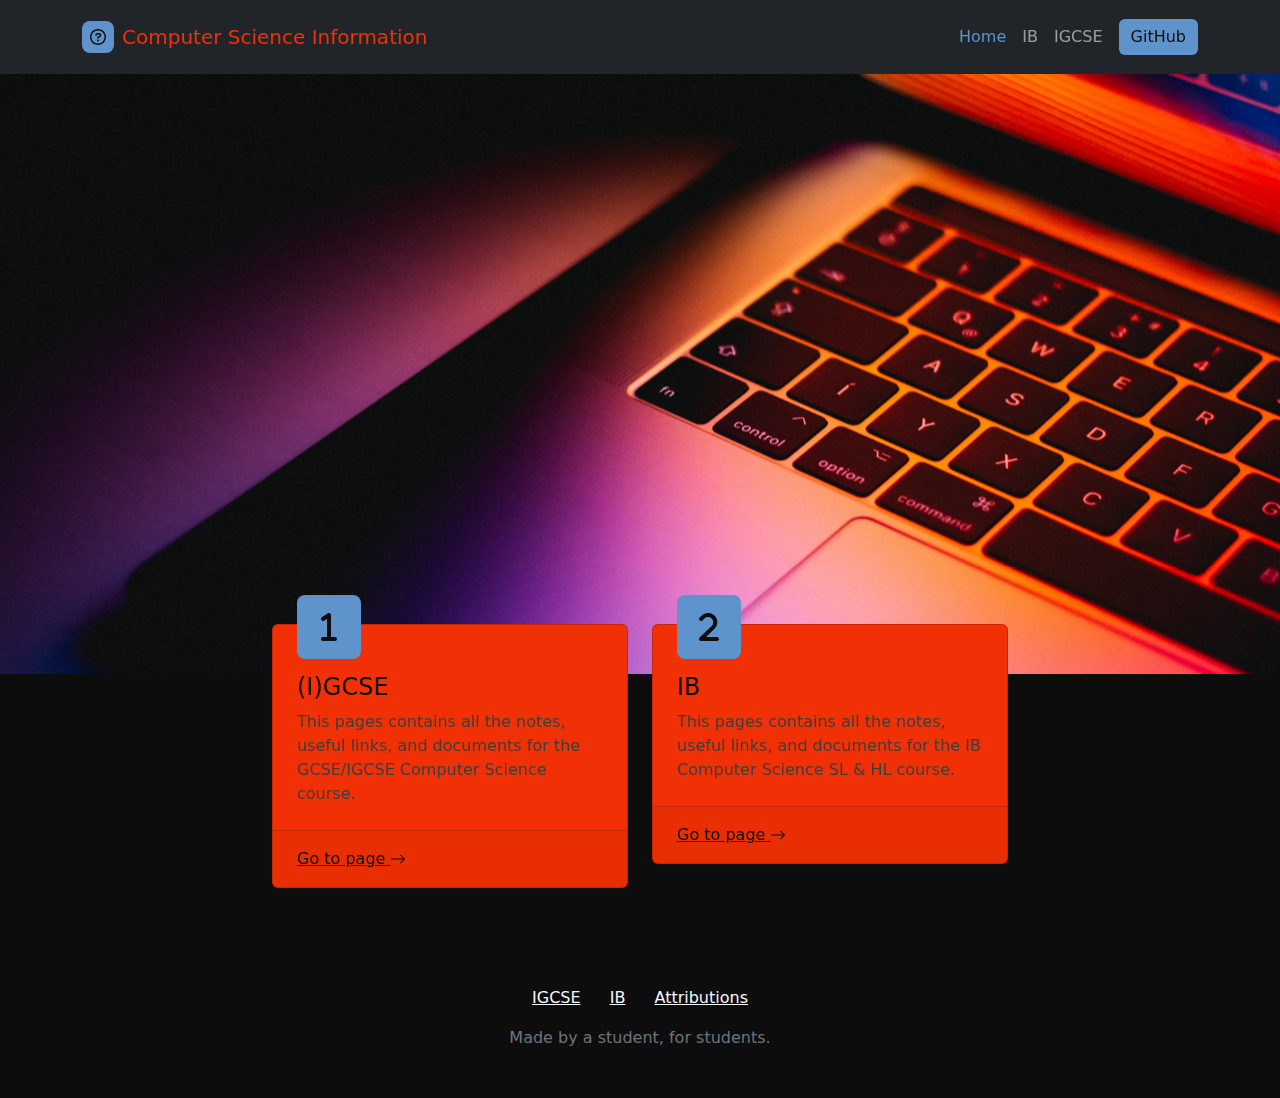
==== index.html @ d4b8bc1e "Created New Pages" ====
<!DOCTYPE html>
<html lang="en">

<head>
    <meta charset="utf-8">
    <meta name="viewport" content="width=device-width, initial-scale=1.0, shrink-to-fit=no">
    <title>CSI Website</title>
    <link rel="stylesheet" href="assets/bootstrap/css/bootstrap.min.css">
    <link rel="stylesheet" href="https://fonts.googleapis.com/css?family=Poppins:400,500">
    <link rel="stylesheet" href="assets/css/animate.min.css">
    <link rel="stylesheet" href="assets/css/Animated-Type-Heading.css">
    <link rel="stylesheet" href="assets/css/Full-Height-Hero.css">
    <link rel="stylesheet" href="assets/css/Navbar-Right-Links-Dark-icons.css">
    <link rel="stylesheet" href="assets/css/Network-Particles-Hero.css">
</head>

<body style="background: #0D0D0D;border-style: none;">
    <!-- Start: Navbar Right Links (Dark) -->
    <nav class="navbar navbar-dark navbar-expand-md bg-dark py-3" style="background: #0D0D0D;">
        <div class="container"><a class="navbar-brand d-flex align-items-center" href="index.html"><span class="bs-icon-sm bs-icon-rounded bs-icon-primary d-flex justify-content-center align-items-center me-2 bs-icon" style="background: #5E93CC;"><svg xmlns="http://www.w3.org/2000/svg" viewBox="0 0 512 512" width="1em" height="1em" fill="currentColor" style="color: #0D0D0D;">
                        <!--! Font Awesome Free 6.1.1 by @fontawesome - https://fontawesome.com License - https://fontawesome.com/license/free (Icons: CC BY 4.0, Fonts: SIL OFL 1.1, Code: MIT License) Copyright 2022 Fonticons, Inc. -->
                        <path d="M256 0C114.6 0 0 114.6 0 256s114.6 256 256 256s256-114.6 256-256S397.4 0 256 0zM256 464c-114.7 0-208-93.31-208-208S141.3 48 256 48s208 93.31 208 208S370.7 464 256 464zM256 336c-18 0-32 14-32 32s13.1 32 32 32c17.1 0 32-14 32-32S273.1 336 256 336zM289.1 128h-51.1C199 128 168 159 168 198c0 13 11 24 24 24s24-11 24-24C216 186 225.1 176 237.1 176h51.1C301.1 176 312 186 312 198c0 8-4 14.1-11 18.1L244 251C236 256 232 264 232 272V288c0 13 11 24 24 24S280 301 280 288V286l45.1-28c21-13 34-36 34-60C360 159 329 128 289.1 128z"></path>
                    </svg></span><span style="color: #F23005;">Computer Science Information</span></a><button data-bs-toggle="collapse" class="navbar-toggler" data-bs-target="#navcol-5"><span class="visually-hidden">Toggle navigation</span><span class="navbar-toggler-icon"></span></button>
            <div class="collapse navbar-collapse" id="navcol-5">
                <ul class="navbar-nav ms-auto">
                    <li class="nav-item"><a class="nav-link active" href="index.html" style="color: #5E93CC;">Home</a></li>
                    <li class="nav-item"><a class="nav-link" href="ib.html">IB</a></li>
                    <li class="nav-item"><a class="nav-link" href="igcse.html">IGCSE</a></li>
                </ul><a class="btn btn-primary ms-md-2" role="button" href="https://github.com/WhenLifeHandsYouLemons/Computer-Science-Info-Website" style="background: #5E93CC;border-style: none;color: #0D0D0D;">GitHub</a>
            </div>
        </div>
    </nav><!-- End: Navbar Right Links (Dark) -->
    <!-- Start: Hero Features -->
    <section>
        <div data-bss-parallax-bg="true" style="height: 600px;background: url(&quot;assets/img/landing_page_image.jpg&quot;) center / cover repeat;"></div>
        <div class="container h-100 position-relative" style="top: -50px;">
            <div class="row gy-5 gy-lg-0 row-cols-1 row-cols-md-2 row-cols-lg-3 justify-content-center">
                <div class="col">
                    <div class="card" style="background: #F23005;">
                        <div class="card-body pt-5 p-4">
                            <div class="bs-icon-lg bs-icon-rounded bs-icon-primary d-flex flex-shrink-0 justify-content-center align-items-center position-absolute mb-3 bs-icon" data-bss-hover-animate="rubberBand" style="top: -30px;background: #5E93CC;"><svg xmlns="http://www.w3.org/2000/svg" viewBox="-128 0 512 512" width="1em" height="1em" fill="currentColor" style="color: #0D0D0D;">
                                    <!--! Font Awesome Free 6.1.1 by @fontawesome - https://fontawesome.com License - https://fontawesome.com/license/free (Icons: CC BY 4.0, Fonts: SIL OFL 1.1, Code: MIT License) Copyright 2022 Fonticons, Inc. -->
                                    <path d="M256 448c0 17.67-14.33 32-32 32H32c-17.67 0-32-14.33-32-32s14.33-32 32-32h64V123.8L49.75 154.6C35.02 164.5 15.19 160.4 5.375 145.8C-4.422 131.1-.4531 111.2 14.25 101.4l96-64c9.828-6.547 22.45-7.187 32.84-1.594C153.5 41.37 160 52.22 160 64.01v352h64C241.7 416 256 430.3 256 448z"></path>
                                </svg></div>
                            <h4 class="card-title" style="color: #0D0D0D;">(I)GCSE</h4>
                            <p class="card-text" style="color: #3D3D3D;">This pages contains all the notes, useful links, and documents for the GCSE/IGCSE Computer Science course.</p>
                        </div>
                        <div class="card-footer p-4 py-3" data-bss-hover-animate="bounce"><a href="#" style="color: #0D0D0D;">Go to page&nbsp;<svg xmlns="http://www.w3.org/2000/svg" width="1em" height="1em" fill="currentColor" viewBox="0 0 16 16" class="bi bi-arrow-right">
                                    <path fill-rule="evenodd" d="M1 8a.5.5 0 0 1 .5-.5h11.793l-3.147-3.146a.5.5 0 0 1 .708-.708l4 4a.5.5 0 0 1 0 .708l-4 4a.5.5 0 0 1-.708-.708L13.293 8.5H1.5A.5.5 0 0 1 1 8z"></path>
                                </svg></a></div>
                    </div>
                </div>
                <div class="col">
                    <div class="card" style="background: #F23005;">
                        <div class="card-body pt-5 p-4">
                            <div class="bs-icon-lg bs-icon-rounded bs-icon-primary d-flex flex-shrink-0 justify-content-center align-items-center position-absolute mb-3 bs-icon" data-bss-hover-animate="rubberBand" style="top: -30px;background: #5E93CC;"><svg xmlns="http://www.w3.org/2000/svg" viewBox="-96 0 512 512" width="1em" height="1em" fill="currentColor" style="color: #0D0D0D;">
                                    <!--! Font Awesome Free 6.1.1 by @fontawesome - https://fontawesome.com License - https://fontawesome.com/license/free (Icons: CC BY 4.0, Fonts: SIL OFL 1.1, Code: MIT License) Copyright 2022 Fonticons, Inc. -->
                                    <path d="M320 448c0 17.67-14.33 32-32 32H32c-13.08 0-24.83-7.953-29.7-20.09c-4.859-12.12-1.859-26 7.594-35.03l193.6-185.1c31.36-30.17 33.95-80 5.812-113.4c-14.91-17.69-35.86-28.12-58.97-29.38C127.4 95.83 105.3 103.9 88.53 119.9L53.52 151.7c-13.08 11.91-33.33 10.89-45.2-2.172C-3.563 136.5-2.594 116.2 10.48 104.3l34.45-31.3c28.67-27.34 68.39-42.11 108.9-39.88c40.33 2.188 78.39 21.16 104.4 52.03c49.8 59.05 45.2 147.3-10.45 200.8l-136 130H288C305.7 416 320 430.3 320 448z"></path>
                                </svg></div>
                            <h4 class="card-title" style="color: #0D0D0D;">IB</h4>
                            <p class="card-text" style="color: #3D3D3D;">This pages contains all the notes, useful links, and documents for the IB Computer Science SL &amp; HL course.</p>
                        </div>
                        <div class="card-footer p-4 py-3" data-bss-hover-animate="bounce"><a href="#" style="color: #0D0D0D;">Go to page&nbsp;<svg xmlns="http://www.w3.org/2000/svg" width="1em" height="1em" fill="currentColor" viewBox="0 0 16 16" class="bi bi-arrow-right">
                                    <path fill-rule="evenodd" d="M1 8a.5.5 0 0 1 .5-.5h11.793l-3.147-3.146a.5.5 0 0 1 .708-.708l4 4a.5.5 0 0 1 0 .708l-4 4a.5.5 0 0 1-.708-.708L13.293 8.5H1.5A.5.5 0 0 1 1 8z"></path>
                                </svg></a></div>
                    </div>
                </div>
            </div>
        </div>
    </section><!-- End: Hero Features -->
    <!-- Start: Footer Dark -->
    <footer class="text-center" style="background: #0D0D0D;color: #0D0D0D;">
        <div class="container text-white py-4 py-lg-5">
            <ul class="list-inline">
                <li class="list-inline-item me-4"><a class="link-light" href="#">IGCSE</a></li>
                <li class="list-inline-item me-4"><a class="link-light" href="#">IB</a></li>
                <li class="list-inline-item"><a class="link-light" href="attributions.html">Attributions</a></li>
            </ul>
            <p class="text-muted mb-0">Made by a student, for students.</p>
        </div>
    </footer><!-- End: Footer Dark -->
    <script src="assets/bootstrap/js/bootstrap.min.js"></script>
    <script src="assets/js/bs-init.js"></script>
    <script src="assets/js/Simple-Typing-Carousel-text-typing.js"></script>
</body>

</html>
---- assets/css/Animated-Type-Heading.css ----
.cd-words-wrapper {
  display: inline-block;
  position: relative;
  text-align: left;
  font-size: 70px;
}

.cd-words-wrapper b {
  display: inline-block;
  position: absolute;
  white-space: nowrap;
  left: 0;
  top: 0;
}

.blc {
  font-size: 70px;
}

.cd-words-wrapper b.is-visible {
  position: relative;
}

.cd-headline.clip span {
  display: inline-block;
  padding: .2em 0;
}

.cd-headline.clip .cd-words-wrapper {
  overflow: hidden;
  vertical-align: top;
}

.cd-headline.clip b {
  opacity: 0;
}

.cd-headline b.is-visible {
  opacity: 1;
  font-weight: 900;
}
---- assets/css/Full-Height-Hero.css ----
#hero {
  height: 100vh;
  width: 100%;
  background-image: url("backgroundImageReduced.jpg");
  background-position: center;
  background-size: cover;
  background-repeat: no-repeat;
  background-color: rgba(0,0,0,0.45);
  background-blend-mode: darken;
}

@media (min-width: 992px) {
  .LandingTitle {
    font-size: 42pt;
  }
}

.LandingTitle {
  margin-top: 25vh;
}

@media (min-width: 992px) {
  .LandingSubtitle {
    font-size: 22pt;
  }
}
---- assets/css/Navbar-Right-Links-Dark-icons.css ----
.bs-icon {
  --bs-icon-size: .75rem;
  display: flex;
  flex-shrink: 0;
  justify-content: center;
  align-items: center;
  font-size: var(--bs-icon-size);
  width: calc(var(--bs-icon-size) * 2);
  height: calc(var(--bs-icon-size) * 2);
  color: var(--bs-primary);
}

.bs-icon-xs {
  --bs-icon-size: 1rem;
  width: calc(var(--bs-icon-size) * 1.5);
  height: calc(var(--bs-icon-size) * 1.5);
}

.bs-icon-sm {
  --bs-icon-size: 1rem;
}

.bs-icon-md {
  --bs-icon-size: 1.5rem;
}

.bs-icon-lg {
  --bs-icon-size: 2rem;
}

.bs-icon-xl {
  --bs-icon-size: 2.5rem;
}

.bs-icon.bs-icon-primary {
  color: var(--bs-white);
  background: var(--bs-primary);
}

.bs-icon.bs-icon-primary-light {
  color: var(--bs-primary);
  background: rgba(var(--bs-primary-rgb), .2);
}

.bs-icon.bs-icon-semi-white {
  color: var(--bs-primary);
  background: rgba(255, 255, 255, .5);
}

.bs-icon.bs-icon-rounded {
  border-radius: .5rem;
}

.bs-icon.bs-icon-circle {
  border-radius: 50%;
}
---- assets/css/Network-Particles-Hero.css ----
.jumbotron.jumbotron-main {
  height: 100%;
  width: 100%;
  font-family: 'Roboto', sans-serif;
  color: #fff;
  padding-top: 0;
  padding-bottom: 0;
  position: relative;
  margin: 0;
}

#particles-js {
  position: absolute;
  width: 100%;
  height: 100vh;
  background-image: url("pexels-photo-861103.jpeg");
  background-repeat: no-repeat;
  background-size: cover;
  background-position: 50% 50%;
  /*background: #6819e8;*/
  /*background: -moz-linear-gradient(left, #6819e8 0%, #7437d0 35%, #615fde 68%, #6980f2 100%);*/
  /*background: -webkit-linear-gradient(left, #6819e8 0%,#7437d0 35%,#615fde 68%,#6980f2 100%);*/
  /*background: linear-gradient(to right, #6819e8 0%,#7437d0 35%,#615fde 68%,#6980f2 100%);*/
  /*filter: progid:DXImageTransform.Microsoft.gradient( startColorstr='#6819e8', endColorstr='#6980f2',GradientType=1 );*/
}

.center-vertically {
  display: table-cell;
  vertical-align: middle;
  height: 100%;
}

.center-vertically-holder {
  display: table;
  height: 100%;
}

#hero-title {
  font-size: 63px;
  font-weight: bold;
  text-shadow: 1px 3px 5px #111;
}

#hero-subtitle {
  max-width: 600px;
  margin: 0 auto;
  font-size: 17px;
  font-family: Poppins, sans-serif;
  font-weight: 400;
  font-style: normal;
}

#hero-btn {
  margin-top: 73px;
  padding-top: 8px;
  padding-bottom: 8px;
  padding-right: 20px;
  padding-left: 20px;
  font-size: 16px;
  background-color: rgb(255,92,0);
}

.btn-primary:not(:disabled):not(.disabled).active:focus, .btn-primary:not(:disabled):not(.disabled):active:focus, .show > .btn-primary.dropdown-toggle:focus {
  box-shadow: 0 0 0 .2rem rgb(225,82,1);
}

.btn-primary:not(:disabled):not(.disabled).active, .btn-primary:not(:disabled):not(.disabled):active, .show > .btn-primary.dropdown-toggle {
  color: #fff;
  background-color: #ff5c00;
  border-color: #ff8a00;
}

.btn-primary:not(:disabled):not(.disabled).active, .btn-primary:not(:disabled):not(.disabled):active, .show > .btn-primary.dropdown-toggle {
  color: #fff;
  background-color: #ff5c00;
  border-color: #ff5c00;
}
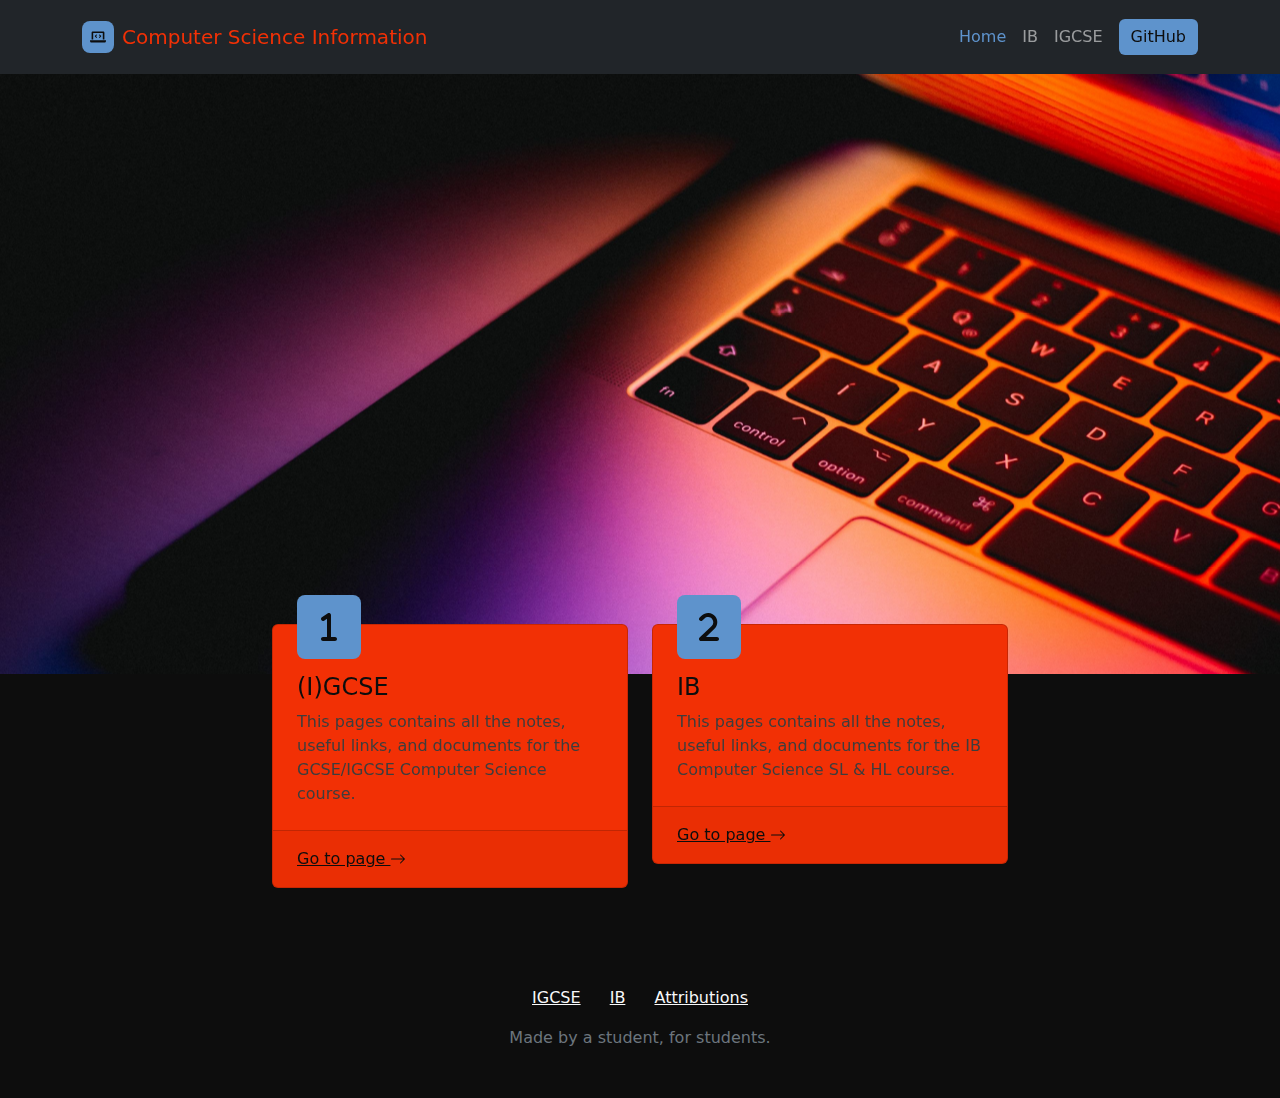
==== commit 771a01b7: "Changed Some Stuff" ====
--- a/index.html
+++ b/index.html
@@ -6,7 +6,7 @@
     <meta name="viewport" content="width=device-width, initial-scale=1.0, shrink-to-fit=no">
     <title>CSI Website</title>
     <link rel="stylesheet" href="assets/bootstrap/css/bootstrap.min.css">
-    <link rel="stylesheet" href="https://fonts.googleapis.com/css?family=Poppins:400,500">
+    <link rel="stylesheet" href="assets/css/Poppins.css">
     <link rel="stylesheet" href="assets/css/animate.min.css">
     <link rel="stylesheet" href="assets/css/Animated-Type-Heading.css">
     <link rel="stylesheet" href="assets/css/Full-Height-Hero.css">
@@ -17,16 +17,16 @@
 <body style="background: #0D0D0D;border-style: none;">
     <!-- Start: Navbar Right Links (Dark) -->
     <nav class="navbar navbar-dark navbar-expand-md bg-dark py-3" style="background: #0D0D0D;">
-        <div class="container"><a class="navbar-brand d-flex align-items-center" href="index.html"><span class="bs-icon-sm bs-icon-rounded bs-icon-primary d-flex justify-content-center align-items-center me-2 bs-icon" style="background: #5E93CC;"><svg xmlns="http://www.w3.org/2000/svg" viewBox="0 0 512 512" width="1em" height="1em" fill="currentColor" style="color: #0D0D0D;">
+        <div class="container"><a class="navbar-brand d-flex align-items-center" href="index.html"><span class="bs-icon-sm bs-icon-rounded bs-icon-primary d-flex justify-content-center align-items-center me-2 bs-icon" style="background: #5E93CC;"><svg xmlns="http://www.w3.org/2000/svg" viewBox="0 -64 640 640" width="1em" height="1em" fill="currentColor" style="color: #0D0D0D;">
                         <!--! Font Awesome Free 6.1.1 by @fontawesome - https://fontawesome.com License - https://fontawesome.com/license/free (Icons: CC BY 4.0, Fonts: SIL OFL 1.1, Code: MIT License) Copyright 2022 Fonticons, Inc. -->
-                        <path d="M256 0C114.6 0 0 114.6 0 256s114.6 256 256 256s256-114.6 256-256S397.4 0 256 0zM256 464c-114.7 0-208-93.31-208-208S141.3 48 256 48s208 93.31 208 208S370.7 464 256 464zM256 336c-18 0-32 14-32 32s13.1 32 32 32c17.1 0 32-14 32-32S273.1 336 256 336zM289.1 128h-51.1C199 128 168 159 168 198c0 13 11 24 24 24s24-11 24-24C216 186 225.1 176 237.1 176h51.1C301.1 176 312 186 312 198c0 8-4 14.1-11 18.1L244 251C236 256 232 264 232 272V288c0 13 11 24 24 24S280 301 280 288V286l45.1-28c21-13 34-36 34-60C360 159 329 128 289.1 128z"></path>
+                        <path d="M128 96h384v256h64V80C576 53.63 554.4 32 528 32h-416C85.63 32 64 53.63 64 80V352h64V96zM624 384h-608C7.25 384 0 391.3 0 400V416c0 35.25 28.75 64 64 64h512c35.25 0 64-28.75 64-64v-16C640 391.3 632.8 384 624 384zM365.9 286.2C369.8 290.1 374.9 292 380 292s10.23-1.938 14.14-5.844l48-48c7.812-7.813 7.812-20.5 0-28.31l-48-48c-7.812-7.813-20.47-7.813-28.28 0c-7.812 7.813-7.812 20.5 0 28.31l33.86 33.84l-33.86 33.84C358 265.7 358 278.4 365.9 286.2zM274.1 161.9c-7.812-7.813-20.47-7.813-28.28 0l-48 48c-7.812 7.813-7.812 20.5 0 28.31l48 48C249.8 290.1 254.9 292 260 292s10.23-1.938 14.14-5.844c7.812-7.813 7.812-20.5 0-28.31L240.3 224l33.86-33.84C281.1 182.4 281.1 169.7 274.1 161.9z"></path>
                     </svg></span><span style="color: #F23005;">Computer Science Information</span></a><button data-bs-toggle="collapse" class="navbar-toggler" data-bs-target="#navcol-5"><span class="visually-hidden">Toggle navigation</span><span class="navbar-toggler-icon"></span></button>
             <div class="collapse navbar-collapse" id="navcol-5">
                 <ul class="navbar-nav ms-auto">
                     <li class="nav-item"><a class="nav-link active" href="index.html" style="color: #5E93CC;">Home</a></li>
                     <li class="nav-item"><a class="nav-link" href="ib.html">IB</a></li>
                     <li class="nav-item"><a class="nav-link" href="igcse.html">IGCSE</a></li>
-                </ul><a class="btn btn-primary ms-md-2" role="button" href="https://github.com/WhenLifeHandsYouLemons/Computer-Science-Info-Website" style="background: #5E93CC;border-style: none;color: #0D0D0D;">GitHub</a>
+                </ul><a class="btn btn-primary ms-md-2" role="button" href="https://github.com/WhenLifeHandsYouLemons/CSI" style="background: #5E93CC;border-style: none;color: #0D0D0D;">GitHub</a>
             </div>
         </div>
     </nav><!-- End: Navbar Right Links (Dark) -->
@@ -72,8 +72,8 @@
     <footer class="text-center" style="background: #0D0D0D;color: #0D0D0D;">
         <div class="container text-white py-4 py-lg-5">
             <ul class="list-inline">
-                <li class="list-inline-item me-4"><a class="link-light" href="#">IGCSE</a></li>
-                <li class="list-inline-item me-4"><a class="link-light" href="#">IB</a></li>
+                <li class="list-inline-item me-4"><a class="link-light" href="igcse.html">IGCSE</a></li>
+                <li class="list-inline-item me-4"><a class="link-light" href="ib.html">IB</a></li>
                 <li class="list-inline-item"><a class="link-light" href="attributions.html">Attributions</a></li>
             </ul>
             <p class="text-muted mb-0">Made by a student, for students.</p>
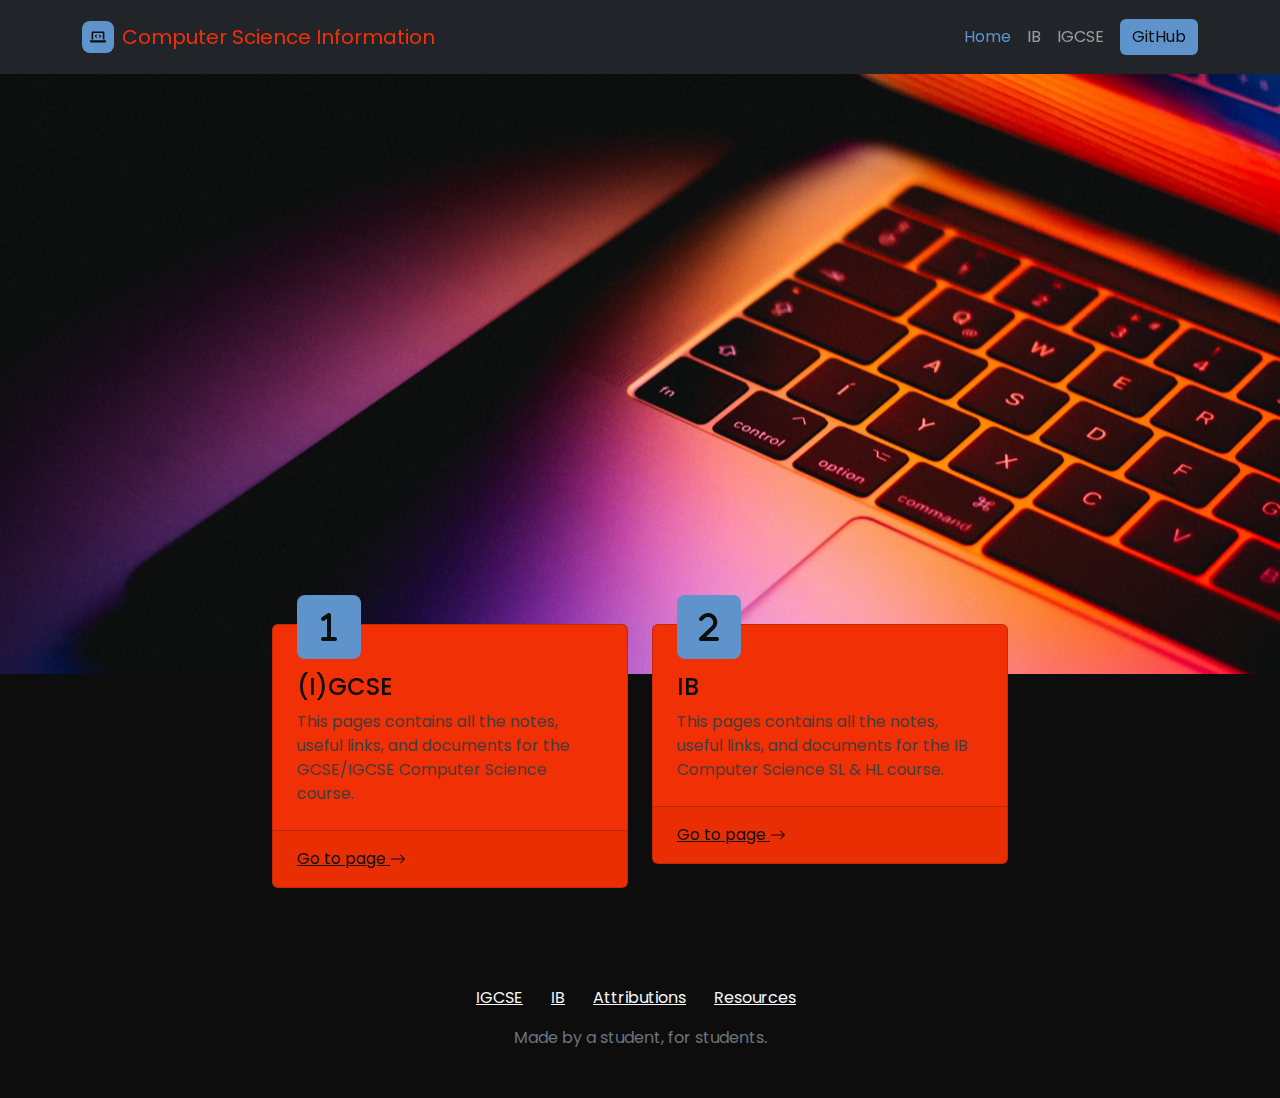
==== commit fd5c1764: "Created 1.1.1 and 1.1.2 Notes for IB" ====
--- a/index.html
+++ b/index.html
@@ -1,5 +1,5 @@
 <!DOCTYPE html>
-<html lang="en">
+<html lang="en" style="font-family: Poppins, sans-serif;">
 
 <head>
     <meta charset="utf-8">
@@ -14,9 +14,9 @@
     <link rel="stylesheet" href="assets/css/Network-Particles-Hero.css">
 </head>
 
-<body style="background: #0D0D0D;border-style: none;">
+<body style="background: #0D0D0D;border-style: none;font-family: Poppins, sans-serif;">
     <!-- Start: Navbar Right Links (Dark) -->
-    <nav class="navbar navbar-dark navbar-expand-md bg-dark py-3" style="background: #0D0D0D;">
+    <nav class="navbar navbar-dark navbar-expand-md bg-dark py-3" style="background: #0D0D0D;font-family: Poppins, sans-serif;">
         <div class="container"><a class="navbar-brand d-flex align-items-center" href="index.html"><span class="bs-icon-sm bs-icon-rounded bs-icon-primary d-flex justify-content-center align-items-center me-2 bs-icon" style="background: #5E93CC;"><svg xmlns="http://www.w3.org/2000/svg" viewBox="0 -64 640 640" width="1em" height="1em" fill="currentColor" style="color: #0D0D0D;">
                         <!--! Font Awesome Free 6.1.1 by @fontawesome - https://fontawesome.com License - https://fontawesome.com/license/free (Icons: CC BY 4.0, Fonts: SIL OFL 1.1, Code: MIT License) Copyright 2022 Fonticons, Inc. -->
                         <path d="M128 96h384v256h64V80C576 53.63 554.4 32 528 32h-416C85.63 32 64 53.63 64 80V352h64V96zM624 384h-608C7.25 384 0 391.3 0 400V416c0 35.25 28.75 64 64 64h512c35.25 0 64-28.75 64-64v-16C640 391.3 632.8 384 624 384zM365.9 286.2C369.8 290.1 374.9 292 380 292s10.23-1.938 14.14-5.844l48-48c7.812-7.813 7.812-20.5 0-28.31l-48-48c-7.812-7.813-20.47-7.813-28.28 0c-7.812 7.813-7.812 20.5 0 28.31l33.86 33.84l-33.86 33.84C358 265.7 358 278.4 365.9 286.2zM274.1 161.9c-7.812-7.813-20.47-7.813-28.28 0l-48 48c-7.812 7.813-7.812 20.5 0 28.31l48 48C249.8 290.1 254.9 292 260 292s10.23-1.938 14.14-5.844c7.812-7.813 7.812-20.5 0-28.31L240.3 224l33.86-33.84C281.1 182.4 281.1 169.7 274.1 161.9z"></path>
@@ -31,7 +31,7 @@
         </div>
     </nav><!-- End: Navbar Right Links (Dark) -->
     <!-- Start: Hero Features -->
-    <section>
+    <section style="font-family: Poppins, sans-serif;">
         <div data-bss-parallax-bg="true" style="height: 600px;background: url(&quot;assets/img/landing_page_image.jpg&quot;) center / cover repeat;"></div>
         <div class="container h-100 position-relative" style="top: -50px;">
             <div class="row gy-5 gy-lg-0 row-cols-1 row-cols-md-2 row-cols-lg-3 justify-content-center">
@@ -45,7 +45,7 @@
                             <h4 class="card-title" style="color: #0D0D0D;">(I)GCSE</h4>
                             <p class="card-text" style="color: #3D3D3D;">This pages contains all the notes, useful links, and documents for the GCSE/IGCSE Computer Science course.</p>
                         </div>
-                        <div class="card-footer p-4 py-3" data-bss-hover-animate="bounce"><a href="#" style="color: #0D0D0D;">Go to page&nbsp;<svg xmlns="http://www.w3.org/2000/svg" width="1em" height="1em" fill="currentColor" viewBox="0 0 16 16" class="bi bi-arrow-right">
+                        <div class="card-footer p-4 py-3" data-bss-hover-animate="bounce"><a href="igcse.html" style="color: #0D0D0D;">Go to page&nbsp;<svg xmlns="http://www.w3.org/2000/svg" width="1em" height="1em" fill="currentColor" viewBox="0 0 16 16" class="bi bi-arrow-right">
                                     <path fill-rule="evenodd" d="M1 8a.5.5 0 0 1 .5-.5h11.793l-3.147-3.146a.5.5 0 0 1 .708-.708l4 4a.5.5 0 0 1 0 .708l-4 4a.5.5 0 0 1-.708-.708L13.293 8.5H1.5A.5.5 0 0 1 1 8z"></path>
                                 </svg></a></div>
                     </div>
@@ -60,7 +60,7 @@
                             <h4 class="card-title" style="color: #0D0D0D;">IB</h4>
                             <p class="card-text" style="color: #3D3D3D;">This pages contains all the notes, useful links, and documents for the IB Computer Science SL &amp; HL course.</p>
                         </div>
-                        <div class="card-footer p-4 py-3" data-bss-hover-animate="bounce"><a href="#" style="color: #0D0D0D;">Go to page&nbsp;<svg xmlns="http://www.w3.org/2000/svg" width="1em" height="1em" fill="currentColor" viewBox="0 0 16 16" class="bi bi-arrow-right">
+                        <div class="card-footer p-4 py-3" data-bss-hover-animate="bounce"><a href="ib.html" style="color: #0D0D0D;">Go to page&nbsp;<svg xmlns="http://www.w3.org/2000/svg" width="1em" height="1em" fill="currentColor" viewBox="0 0 16 16" class="bi bi-arrow-right">
                                     <path fill-rule="evenodd" d="M1 8a.5.5 0 0 1 .5-.5h11.793l-3.147-3.146a.5.5 0 0 1 .708-.708l4 4a.5.5 0 0 1 0 .708l-4 4a.5.5 0 0 1-.708-.708L13.293 8.5H1.5A.5.5 0 0 1 1 8z"></path>
                                 </svg></a></div>
                     </div>
@@ -69,14 +69,15 @@
         </div>
     </section><!-- End: Hero Features -->
     <!-- Start: Footer Dark -->
-    <footer class="text-center" style="background: #0D0D0D;color: #0D0D0D;">
-        <div class="container text-white py-4 py-lg-5">
-            <ul class="list-inline">
+    <footer class="text-center" style="background: #0D0D0D;color: #0D0D0D;font-family: Poppins, sans-serif;">
+        <div class="container text-white py-4 py-lg-5" style="font-family: Poppins, sans-serif;">
+            <ul class="list-inline" style="font-family: Poppins, sans-serif;">
                 <li class="list-inline-item me-4"><a class="link-light" href="igcse.html">IGCSE</a></li>
                 <li class="list-inline-item me-4"><a class="link-light" href="ib.html">IB</a></li>
-                <li class="list-inline-item"><a class="link-light" href="attributions.html">Attributions</a></li>
+                <li class="list-inline-item" style="margin-right: 24px;"><a class="link-light" href="attributions.html">Attributions</a></li>
+                <li class="list-inline-item" style="margin-right: 8px;"><a class="link-light" href="resources.html">Resources</a></li>
             </ul>
-            <p class="text-muted mb-0">Made by a student, for students.</p>
+            <p class="text-muted mb-0" style="font-family: Poppins, sans-serif;">Made by a student, for students.</p>
         </div>
     </footer><!-- End: Footer Dark -->
     <script src="assets/bootstrap/js/bootstrap.min.js"></script>
